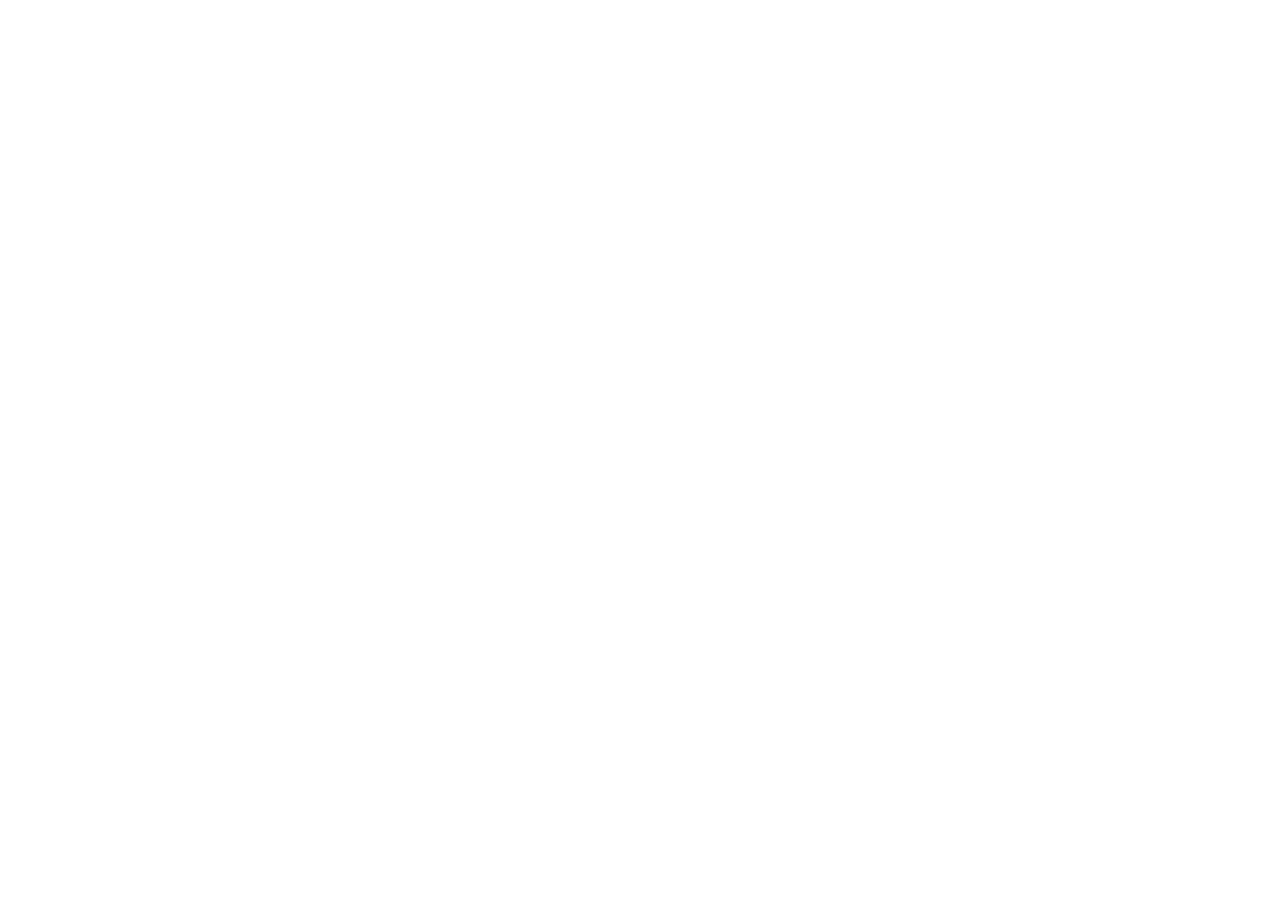
==== index.html @ 1df374cf "iniciando challeng" ====
<!DOCTYPE html>
<html lang="pt-br">
<head>
    <meta charset="UTF-8">
    <meta http-equiv="X-UA-Compatible" content="IE=edge">
    <meta name="viewport" content="width=device-width, initial-scale=1.0">
    <title>Document</title>
</head>
<body>
    
</body>
</html>
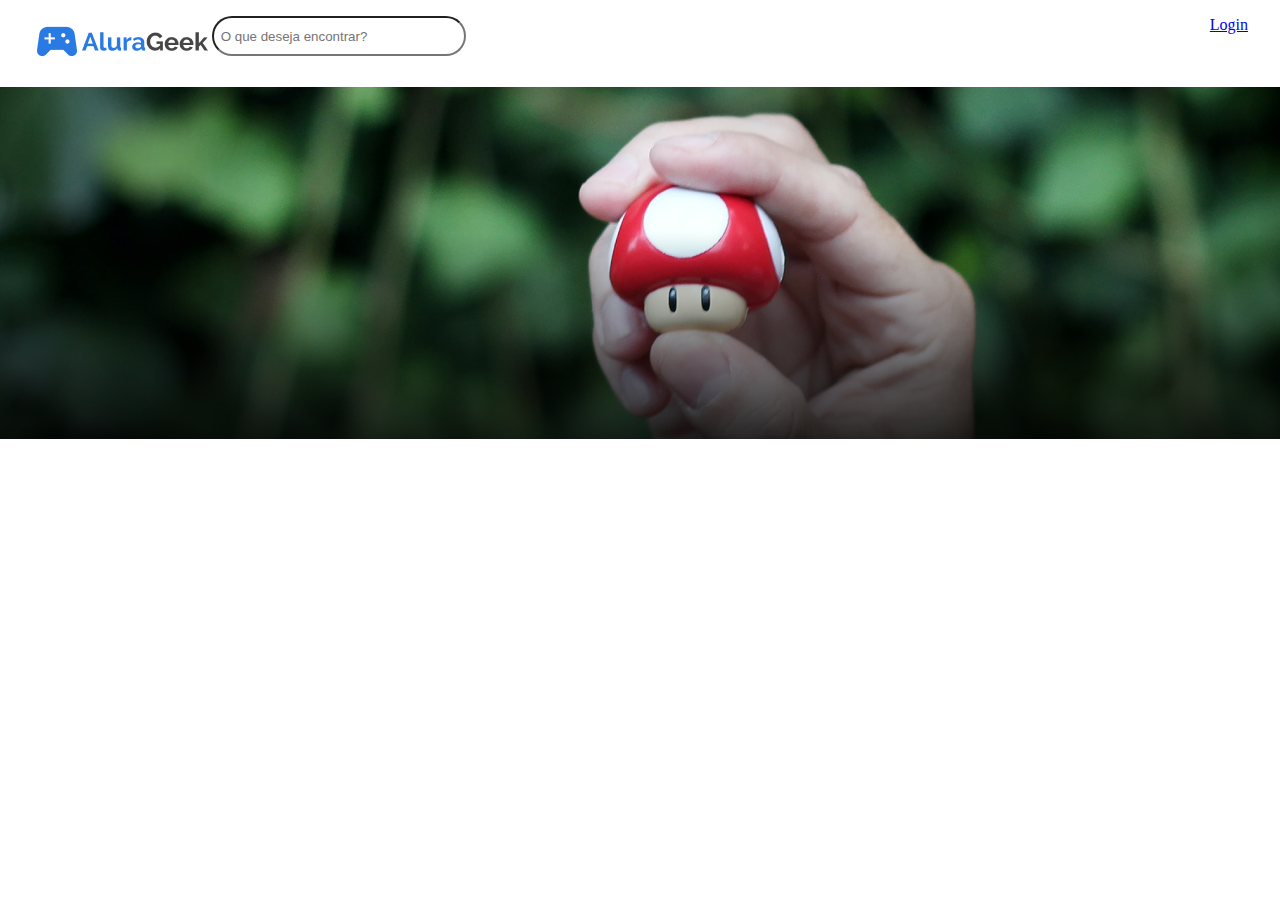
==== commit 55927ccd: "enviar" ====
--- a/index.html
+++ b/index.html
@@ -4,9 +4,20 @@
     <meta charset="UTF-8">
     <meta http-equiv="X-UA-Compatible" content="IE=edge">
     <meta name="viewport" content="width=device-width, initial-scale=1.0">
-    <title>Document</title>
+    <title>AluraGeek</title>
+    <link rel="stylesheet" href="./assets/css/style.css">
+    <link rel="stylesheet" href="./assets/css/navegacao/navegacao.css">
 </head>
 <body>
-    
+    <header>
+        <nav class="navegacao">
+            <div>
+                <img src="./assets/img/Logo.png" alt="" class="navegacao__logo">
+                <input type="search" class="navegacao__pesquisa" placeholder="O que deseja encontrar?">
+            </div>
+            <a href="#" class="navegacao__login">Login</a>
+        </nav>
+        <img src="./assets/img/banner-image.png" alt="">
+    </header>
 </body>
 </html>--- a/assets/css/style.css
+++ b/assets/css/style.css
@@ -0,0 +1,13 @@
+:root{
+    --background:#FFFFFF;
+    --links:#2A7AE4;
+    --texto:#464646;
+}
+*{
+    margin: 0;
+    padding: 0;
+}
+
+header{
+    height: 400px;
+}--- a/assets/css/navegacao/navegacao.css
+++ b/assets/css/navegacao/navegacao.css
@@ -0,0 +1,20 @@
+
+.navegacao{
+    display: flex;
+    flex-direction: row;
+    vertical-align: top;
+    justify-content: space-between;
+    padding: 1em 2em;
+}
+
+.navegacao__pesquisa{
+    vertical-align: top;
+    color: var(--background);
+    padding: 1em 5em;
+    padding-left: .5em;
+    height: 3em;
+    
+    border-radius:  2em;
+    
+    
+}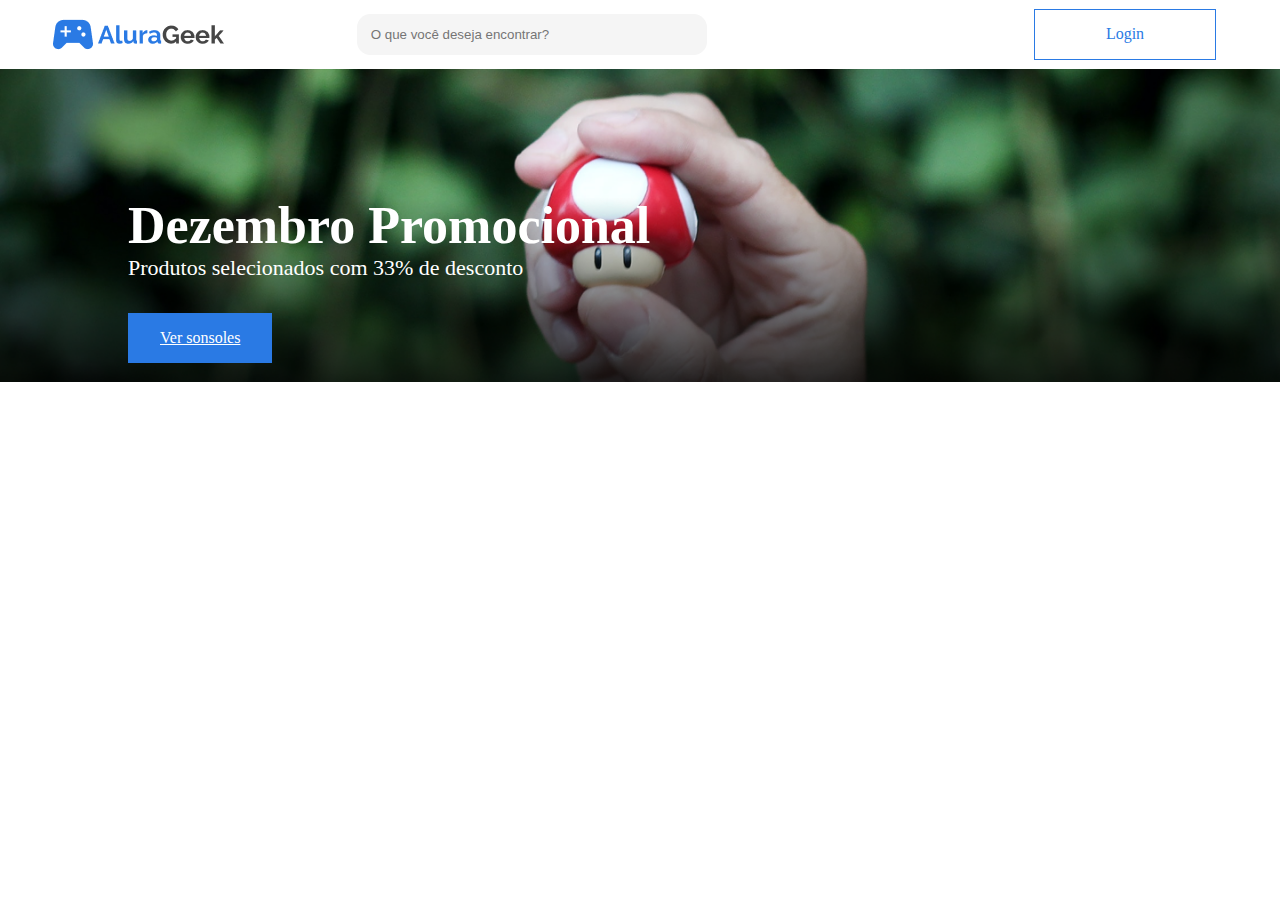
==== commit c373eb60: "terminando banner" ====
--- a/index.html
+++ b/index.html
@@ -9,15 +9,24 @@
     <link rel="stylesheet" href="./assets/css/navegacao/navegacao.css">
 </head>
 <body>
-    <header>
-        <nav class="navegacao">
-            <div>
-                <img src="./assets/img/Logo.png" alt="" class="navegacao__logo">
-                <input type="search" class="navegacao__pesquisa" placeholder="O que deseja encontrar?">
+    <section class="nav">
+        <div class="navegacao">
+            <div class="navegacao__logo-pesquisa">
+                <img src="./assets/img/Logo.png" alt="" class="navegacao__logo espacamento">
+                <input type="search" placeholder="O que você deseja encontrar?" class="navegacao__pesquisa espacamento">
             </div>
-            <a href="#" class="navegacao__login">Login</a>
-        </nav>
-        <img src="./assets/img/banner-image.png" alt="">
-    </header>
+            <a href="" class="navegacao__login">Login</a>
+        </div>
+    </section>
+    
+    <section class="banner__relativo">
+        <img src="./assets/img/banner-image.png" alt="" class="banner">
+        <div class="textos">
+            <h1 class="textos__principal">Dezembro Promocional</h1>
+            <p class="textos__detalhes">Produtos selecionados com 33% de desconto</p>
+            <a href="" class="console">Ver sonsoles</a>
+        </div>
+
+    </section>
 </body>
 </html>--- a/assets/css/style.css
+++ b/assets/css/style.css
@@ -2,6 +2,7 @@
     --background:#FFFFFF;
     --links:#2A7AE4;
     --texto:#464646;
+    --cinza:#F5F5F5;
 }
 *{
     margin: 0;
@@ -10,4 +11,35 @@
 
 header{
     height: 400px;
+}
+.banner{
+    width: 100%;
+}
+
+.textos__principal{
+    font-size: 52px;
+}
+
+.banner__relativo{
+    position: absolute;
+}
+.textos{
+    color: var(--background);
+    top: 40%;
+    left: 10%;
+    position: absolute;
+}
+
+.textos__detalhes{
+    font-size: 22px;
+}
+
+.console{
+    display:inline-block;
+    margin-top: 2em;
+    
+    padding: 1em 2em;
+    color: var(--background);
+    background-color: var(--links);
+    
 }--- a/assets/css/navegacao/navegacao.css
+++ b/assets/css/navegacao/navegacao.css
@@ -1,20 +1,45 @@
-
+.nav{
+    display: block;
+}
 .navegacao{
     display: flex;
-    flex-direction: row;
-    vertical-align: top;
+   
     justify-content: space-between;
-    padding: 1em 2em;
+    align-items: center;
+    flex-wrap: wrap;
+    height: 4.3em;
+ 
+}
+.navegacao__logo-pesquisa{
+    margin-left: 3em;
+    display: flex;
+    align-items: center;
+    flex-wrap: wrap;
 }
 
 .navegacao__pesquisa{
-    vertical-align: top;
-    color: var(--background);
-    padding: 1em 5em;
-    padding-left: .5em;
-    height: 3em;
-    
-    border-radius:  2em;
-    
-    
-}+    padding: 1em;
+    width: 350px;  
+    border-radius: 1em;
+    margin-left: 10em;
+    border: none;
+    background-color: var(--cinza);
+}
+
+.navegacao__login{
+    box-sizing: border-box;
+    margin-right: 4em ;
+    text-decoration: none;
+    border: 1px solid var(--links);
+    padding: 15px;
+    text-align: center;
+    width: 182px;
+    height: 51px;
+    color: var(--links);
+   
+}
+
+
+
+
+
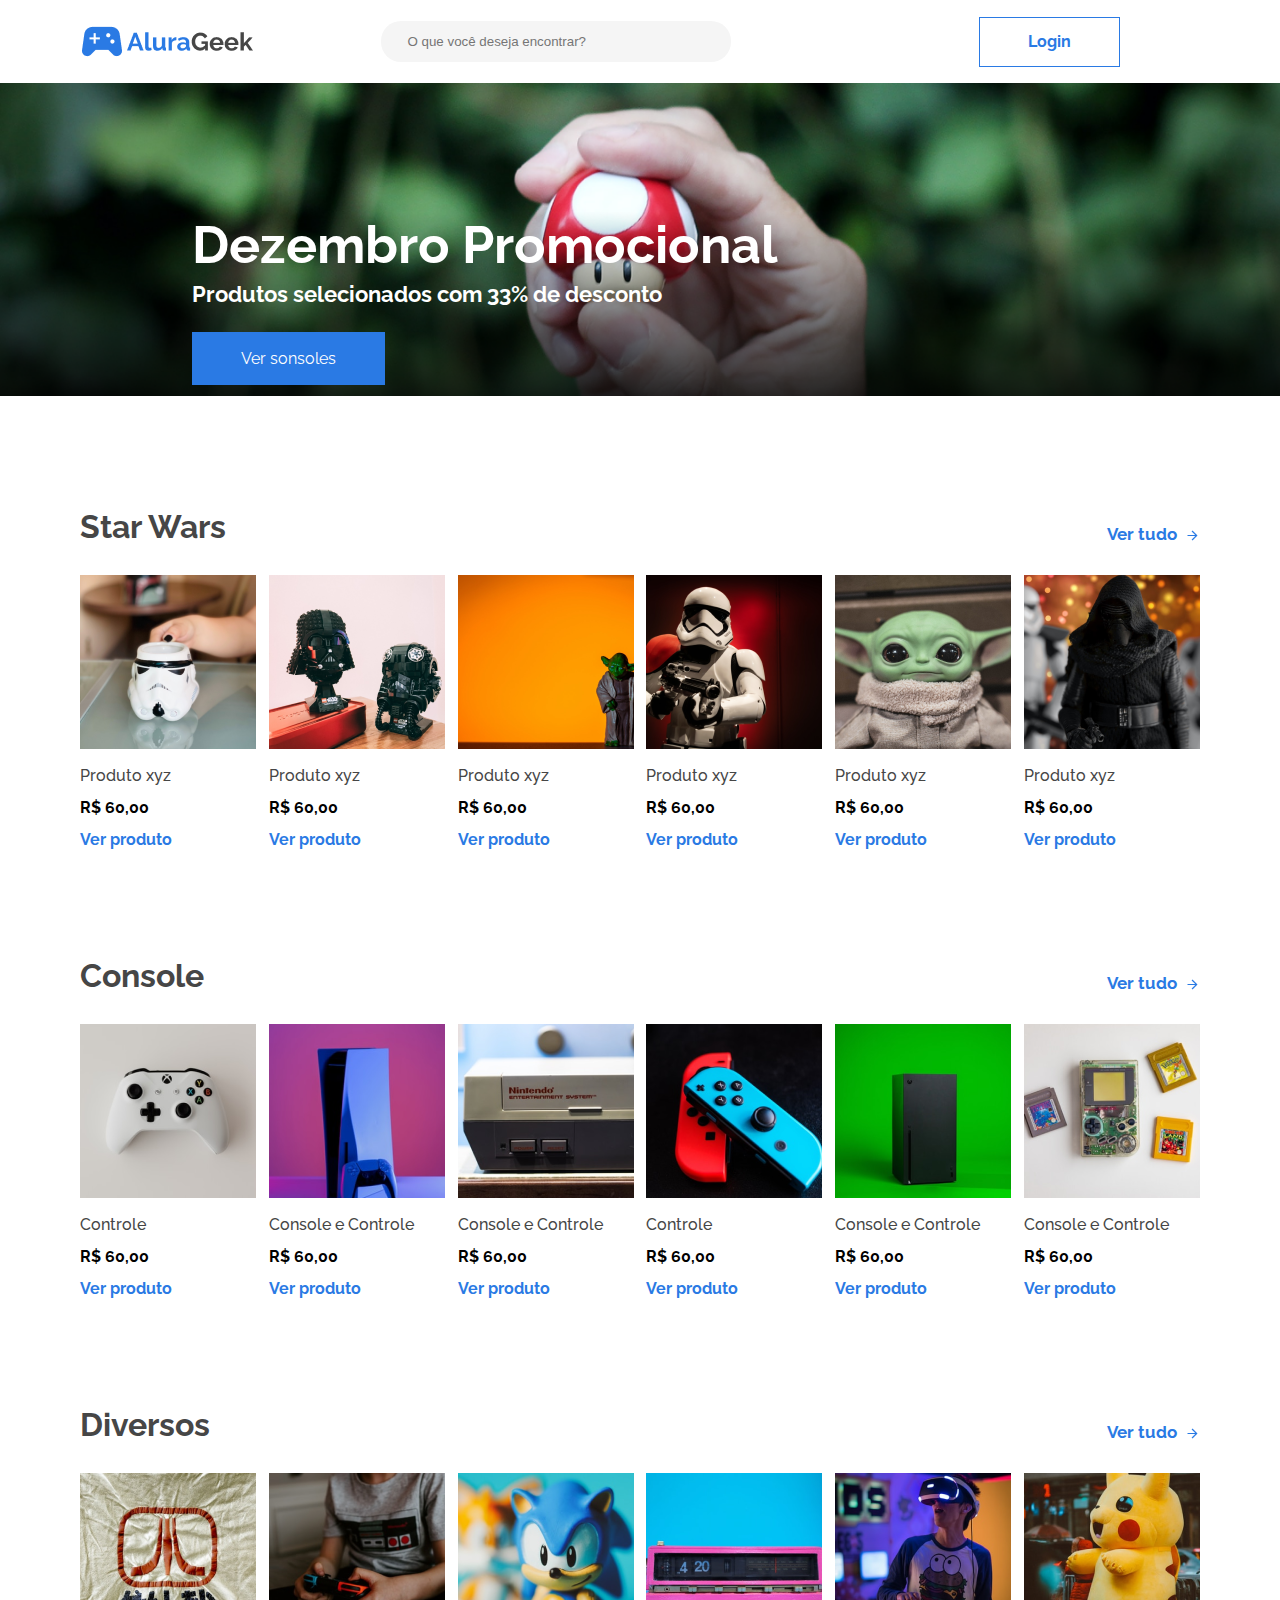
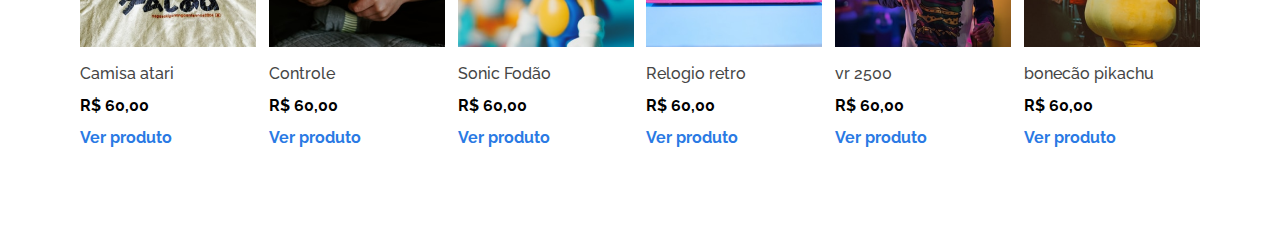
==== commit e1fbacf9: "área diversos completa" ====
--- a/index.html
+++ b/index.html
@@ -5,28 +5,170 @@
     <meta http-equiv="X-UA-Compatible" content="IE=edge">
     <meta name="viewport" content="width=device-width, initial-scale=1.0">
     <title>AluraGeek</title>
+    <link rel="preconnect" href="https://fonts.googleapis.com">
+    <link rel="preconnect" href="https://fonts.gstatic.com" crossorigin>
+    <link href="https://fonts.googleapis.com/css2?family=Raleway:ital,wght@0,700;1,400;1,500&display=swap" rel="stylesheet">
+    <link rel="stylesheet" href="./assets/css/reset.css">
     <link rel="stylesheet" href="./assets/css/style.css">
     <link rel="stylesheet" href="./assets/css/navegacao/navegacao.css">
+    <link rel="stylesheet" href="./assets/css/texto/texto.css">
+    <link rel="stylesheet" href="./assets/css/star/star.css">
+
 </head>
-<body>
-    <section class="nav">
-        <div class="navegacao">
+    <body>
+        <section class="navegacao">
             <div class="navegacao__logo-pesquisa">
-                <img src="./assets/img/Logo.png" alt="" class="navegacao__logo espacamento">
-                <input type="search" placeholder="O que você deseja encontrar?" class="navegacao__pesquisa espacamento">
+                <img src="./assets/img/Logo.png" alt="" class="navegacao__logo">
+                <div class="navegacao__pesquisa">
+                    <input type="text" placeholder="O que você deseja encontrar?" class="navegacao__pesquisa-texto">
+                    <img src="./aProduto xyzssets/img/Icone-lupa.png" alt="">
+                </div>
             </div>
             <a href="" class="navegacao__login">Login</a>
-        </div>
-    </section>
-    
-    <section class="banner__relativo">
-        <img src="./assets/img/banner-image.png" alt="" class="banner">
-        <div class="textos">
-            <h1 class="textos__principal">Dezembro Promocional</h1>
-            <p class="textos__detalhes">Produtos selecionados com 33% de desconto</p>
-            <a href="" class="console">Ver sonsoles</a>
-        </div>
-
-    </section>
-</body>
+        </section>
+        
+        <section class="banner">
+            <img src="./assets/img/banner-image.png" alt="homem segurando cogumelo" class="banner-imagem">
+            <div class="texto">
+                <h1 class="textos__principal">Dezembro Promocional</h1>
+                <p class="textos__detalhes">Produtos selecionados com 33% de desconto</p>
+                <a href="" class="navegacao__login console">Ver sonsoles</a>
+            </div>
+        </section>
+        <section class="produtos">
+            <div class="produtos__titulo">
+                <h2>Star Wars</h2>
+                <div >
+                    <p class="produtos__ver-tudo">Ver tudo <img src="./assets/img/seta.png" alt="" class="produtos__seta"></p>
+                    
+                </div>
+            </div>
+            <div class="item">
+                <img src="./assets/img/star wars/xicara_clone-branco(1.png" alt="" class="produtos__imagem">
+                <p class="produtos__texto">Produto xyz</p>
+                <p class="produtos__valor">R$ 60,00</p>
+                <a href="" class="produtos__link">Ver produto</a>
+            </div>
+            <div class="item">
+                <img src="./assets/img/star wars/darth_vader-lego(2).png" alt="" class="star__imagem">
+                <p class="produtos__texto">Produto xyz</p>
+                <p class="produtos__valor">R$ 60,00</p>
+                <a href="" class="produtos__link">Ver produto</a>
+            </div>
+            <div class="item">
+                <img src="./assets/img/star wars/ioda-laranja(3).png" alt="" class="produtos__imagem">
+                <p class="produtos__texto">Produto xyz</p>
+                <p class="produtos__valor">R$ 60,00</p>
+                <a href="" class="produtos__link">Ver produto</a>
+            </div>
+            <div class="item">
+                <img src="./assets/img/star wars/clone-boneco(4).png" alt="" class="produtos__imagem">
+                <p class="produtos__texto">Produto xyz</p>
+                <p class="produtos__valor">R$ 60,00</p>
+                <a href="" class="produtos__link">Ver produto</a>
+            </div>
+            <div class="item">
+                <img src="./assets/img/star wars/ioda_bb(5).png" alt="" class="produtos__imagem">
+                <p class="produtos__texto">Produto xyz</p>
+                <p class="produtos__valor">R$ 60,00</p>
+                <a href="" class="produtos__link">Ver produto</a>
+            </div>
+            <div class="item">
+                <img src="./assets/img/star wars/darth_vader-boneco(6).png  " alt="" class="produtos__imagem">
+                <p class="produtos__texto">Produto xyz</p>
+                <p class="produtos__valor">R$ 60,00</p>
+                <a href="" class="produtos__link">Ver produto</a>
+            </div>
+        </section>
+        <section class="produtos">
+            <div class="produtos__titulo">
+                <h2>Console</h2>
+                <div >
+                    <p class="produtos__ver-tudo">Ver tudo <img src="./assets/img/seta.png" alt="" class="produtos__seta"></p>
+                    
+                </div>
+            </div>
+            <div class="item">
+                <img src="./assets/img/console/controlexbox.png" alt="" class="produtos__imagem">
+                <p class="produtos__texto">Controle</p>
+                <p class="produtos__valor">R$ 60,00</p>
+                <a href="" class="produtos__link">Ver produto</a>
+            </div>
+            <div class="item">
+                <img src="./assets/img/console/consoleps5.png" alt="" class="produtos__imagem">
+                <p class="produtos__texto">Console e Controle</p>
+                <p class="produtos__valor">R$ 60,00</p>
+                <a href="" class="produtos__link">Ver produto</a>
+            </div>
+            <div class="item">
+                <img src="assets/img/console/console-nitendo(3).png" alt="" class="produtos__imagem">
+                <p class="produtos__texto">Console e Controle</p>
+                <p class="produtos__valor">R$ 60,00</p>
+                <a href="" class="produtos__link">Ver produto</a>
+            </div>
+            <div class="item">
+                <img src="assets/img/console/controle-nitendo-io(4).png" alt="" class="produtos__imagem">
+                <p class="produtos__texto">Controle</p>
+                <p class="produtos__valor">R$ 60,00</p>
+                <a href="" class="produtos__link">Ver produto</a>
+            </div>
+            <div class="item">
+                <img src="./assets/img/console/consoleXbox(5).png" alt="" class="produtos__imagem">
+                <p class="produtos__texto">Console e Controle</p>
+                <p class="produtos__valor">R$ 60,00</p>
+                <a href="" class="produtos__link">Ver produto</a>
+            </div>
+            <div class="item">
+                <img src="./assets/img/console/jogo_ardaide.png" alt="" class="produtos__imagem">
+                <p class="produtos__texto">Console e Controle</p>
+                <p class="produtos__valor">R$ 60,00</p>
+                <a href="" class="produtos__link">Ver produto</a>
+            </div>
+        </section>
+        <section class="produtos">
+            <div class="produtos__titulo">
+                <h2>Diversos</h2>
+                <div >
+                    <p class="produtos__ver-tudo">Ver tudo <img src="./assets/img/seta.png" alt="" class="produtos__seta"></p>
+                    
+                </div>
+            </div>
+            <div class="item">
+                <img src="./assets/img/diversos/camisa-atari.png" alt="" class="produtos__imagem">
+                <p class="produtos__texto">Camisa atari</p>
+                <p class="produtos__valor">R$ 60,00</p>
+                <a href="" class="produtos__link">Ver produto</a>
+            </div>
+            <div class="item">
+                <img src="./assets/img/diversos/crianca-com-controle(2).png" alt="" class="produtos__imagem">
+                <p class="produtos__texto">Controle</p>
+                <p class="produtos__valor">R$ 60,00</p>
+                <a href="" class="produtos__link">Ver produto</a>
+            </div>
+            <div class="item">
+                <img src="./assets/img/diversos/boneco-sonic(3).png" alt="" class="produtos__imagem">
+                <p class="produtos__texto">Sonic Fodão</p>
+                <p class="produtos__valor">R$ 60,00</p>
+                <a href="" class="produtos__link">Ver produto</a>
+            </div>
+            <div class="item">
+                <img src="./assets/img/diversos/relogio-antigo(4).png" alt="" class="produtos__imagem">
+                <p class="produtos__texto">Relogio retro</p>
+                <p class="produtos__valor">R$ 60,00</p>
+                <a href="" class="produtos__link">Ver produto</a>
+            </div>
+            <div class="item">
+                <img src="./assets/img/diversos/garoto-vr.png" alt="" class="produtos__imagem">
+                <p class="produtos__texto">vr 2500</p>
+                <p class="produtos__valor">R$ 60,00</p>
+                <a href="" class="produtos__link">Ver produto</a>
+            </div>
+            <div class="item">
+                <img src="./assets/img/diversos/pikachu-bonecao.png" alt="" class="produtos__imagem">
+                <p class="produtos__texto">bonecão pikachu</p>
+                <p class="produtos__valor">R$ 60,00</p>
+                <a href="" class="produtos__link">Ver produto</a>
+            </div>
+        </section>
+    </body>
 </html>--- a/assets/css/style.css
+++ b/assets/css/style.css
@@ -1,45 +1,14 @@
 :root{
     --background:#FFFFFF;
     --links:#2A7AE4;
-    --texto:#464646;
+    --textos:#464646;
     --cinza:#F5F5F5;
+    --texto:"raleway";
 }
-*{
-    margin: 0;
-    padding: 0;
+body{
+    font-family: var(--texto);
+    font-weight: 700;
 }
-
-header{
-    height: 400px;
-}
-.banner{
+.banner-imagem{
     width: 100%;
-}
-
-.textos__principal{
-    font-size: 52px;
-}
-
-.banner__relativo{
-    position: absolute;
-}
-.textos{
-    color: var(--background);
-    top: 40%;
-    left: 10%;
-    position: absolute;
-}
-
-.textos__detalhes{
-    font-size: 22px;
-}
-
-.console{
-    display:inline-block;
-    margin-top: 2em;
-    
-    padding: 1em 2em;
-    color: var(--background);
-    background-color: var(--links);
-    
 }--- a/assets/css/navegacao/navegacao.css
+++ b/assets/css/navegacao/navegacao.css
@@ -1,45 +1,43 @@
-.nav{
-    display: block;
-}
 .navegacao{
     display: flex;
-   
     justify-content: space-between;
+    max-width: 100%;
+    margin: 1em 6%;
+    margin-right: 10em;
     align-items: center;
     flex-wrap: wrap;
-    height: 4.3em;
- 
+    
 }
+
 .navegacao__logo-pesquisa{
-    margin-left: 3em;
     display: flex;
     align-items: center;
     flex-wrap: wrap;
 }
 
 .navegacao__pesquisa{
-    padding: 1em;
-    width: 350px;  
-    border-radius: 1em;
-    margin-left: 10em;
+    display: flex;
+    align-items: center;
+    margin-left: 8em;
+    background-color: var(--cinza);
+    border-radius: 20px;
+    width: 350px;
+}
+.navegacao__pesquisa-texto{
+    
+    align-items: center;
+    float: left;
+    background-color: transparent;
+    padding: 1em 2em;
     border: none;
-    background-color: var(--cinza);
+    width: 260px;
+
 }
 
 .navegacao__login{
-    box-sizing: border-box;
-    margin-right: 4em ;
+    color: var(--links);
+    list-style-type: none;
     text-decoration: none;
+    padding: 1em 3em;
     border: 1px solid var(--links);
-    padding: 15px;
-    text-align: center;
-    width: 182px;
-    height: 51px;
-    color: var(--links);
-   
 }
-
-
-
-
-
--- a/assets/css/texto/texto.css
+++ b/assets/css/texto/texto.css
@@ -0,0 +1,30 @@
+.banner{
+    position: relative;
+}
+.texto{
+    position: absolute;
+    top: 43%;
+    left: 15%;
+    font-family: var(--texto);
+    color: var(--background);
+    font-weight: 700;
+    font-style: normal;
+    
+}
+.textos__principal{
+    font-size: 52px;
+    margin-bottom: .2em;
+}
+.textos__detalhes{
+    font-size: 22px;
+    line-height: 26px;
+    margin-bottom: 2em ;
+}
+.console{
+    
+    font-size: 1em;
+    font-weight: 400;
+    color: var(--background);
+    background-color: var(--links);
+}
+
--- a/assets/css/star/star.css
+++ b/assets/css/star/star.css
@@ -0,0 +1,48 @@
+.produtos{
+    display: flex;
+    flex-direction: row;
+    margin: 5em;
+    justify-content: space-between;
+    flex-wrap: wrap;
+}
+
+.produtos__titulo{
+    display: flex;
+    justify-content: space-between;
+    width: 100%;
+    margin: 1em 0;
+    font-size: 32px;
+    color: #464646;
+    align-items: flex-end;
+}
+
+.produtos__texto{
+    margin: 1em 0;
+    font-size: 16px;
+    font-weight: 500;
+   font-style: normal ;
+    color: var(--textos);
+}
+
+.produtos__valor{
+    margin: 1em 0;
+}
+
+.produtos__link{
+    text-decoration: none;
+    color: var(--links);
+
+}
+
+.produtos__ver-tudo{
+    display: flex;
+    align-items: flex-end;
+    font-size: 17px;
+    color: var(--links);
+
+}
+.produtos__seta{
+    margin-left: .5em;
+    width: 15px;
+    height: 15px;
+}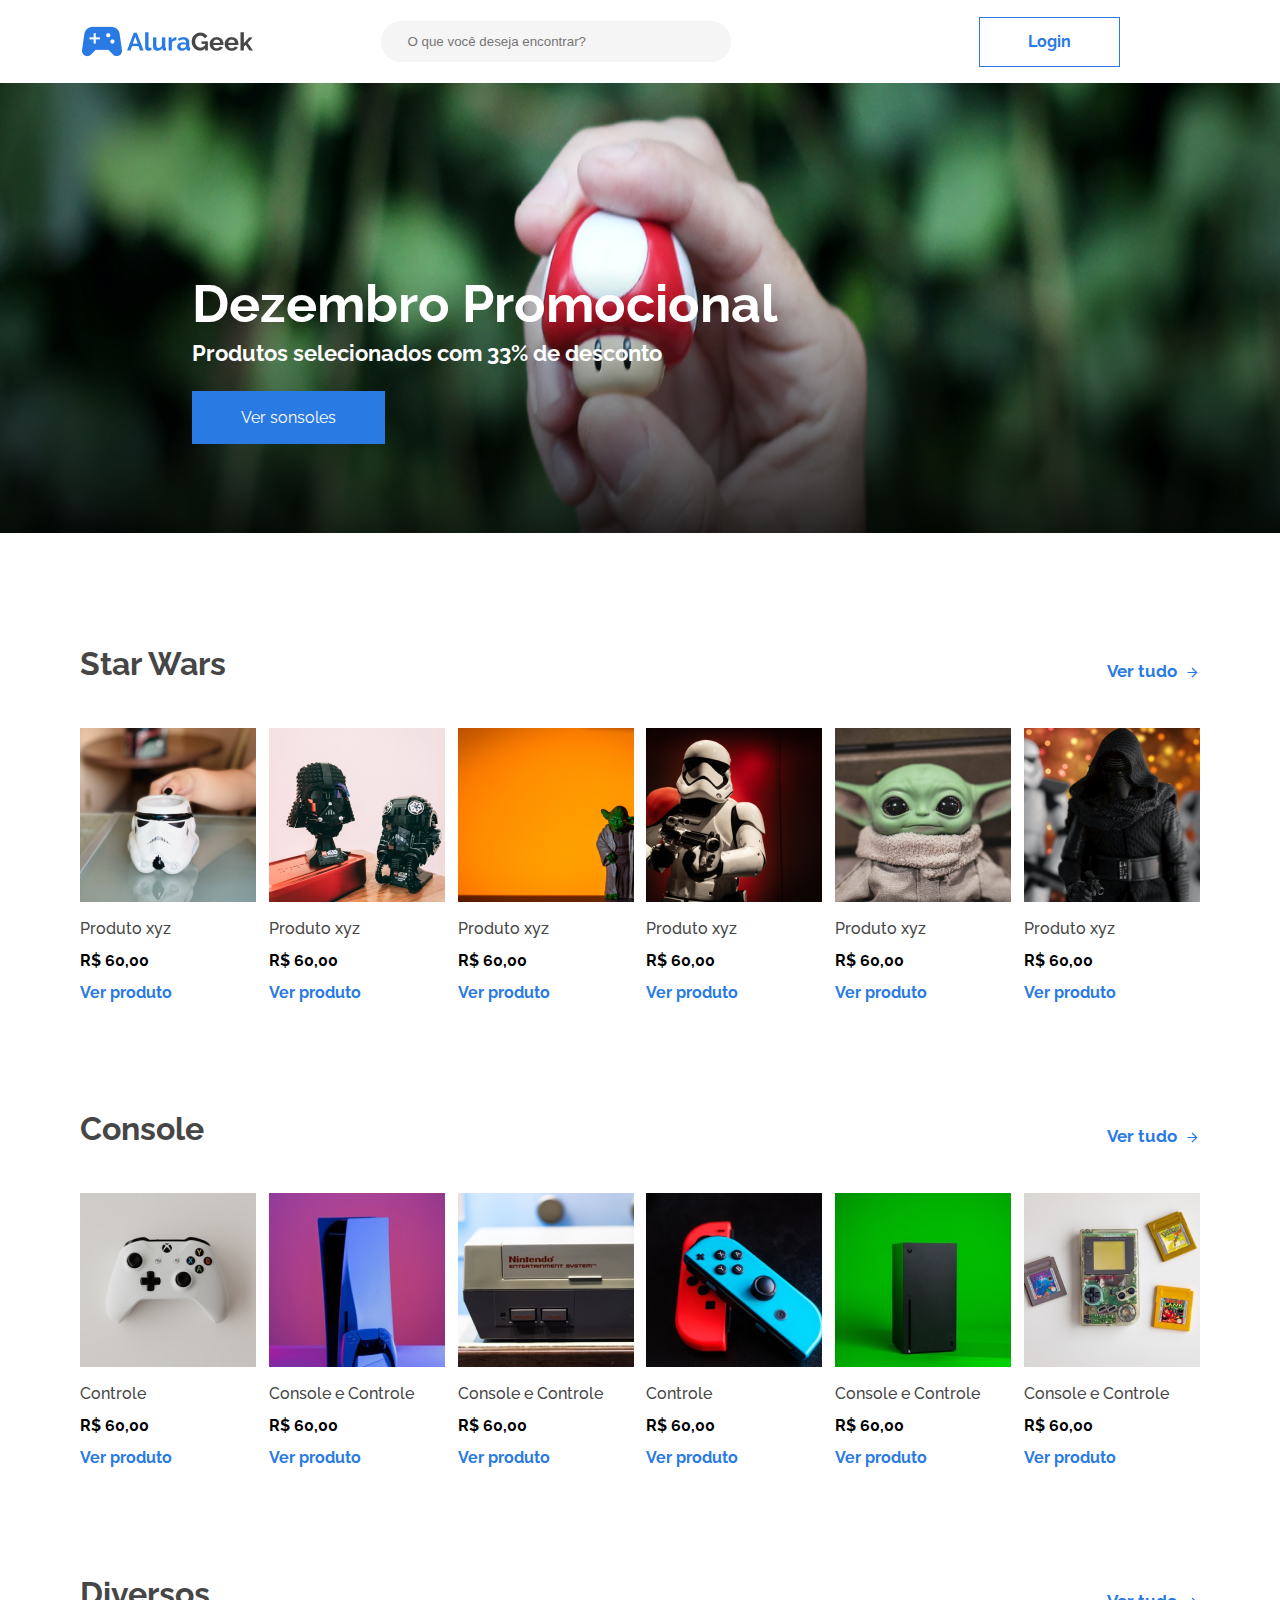
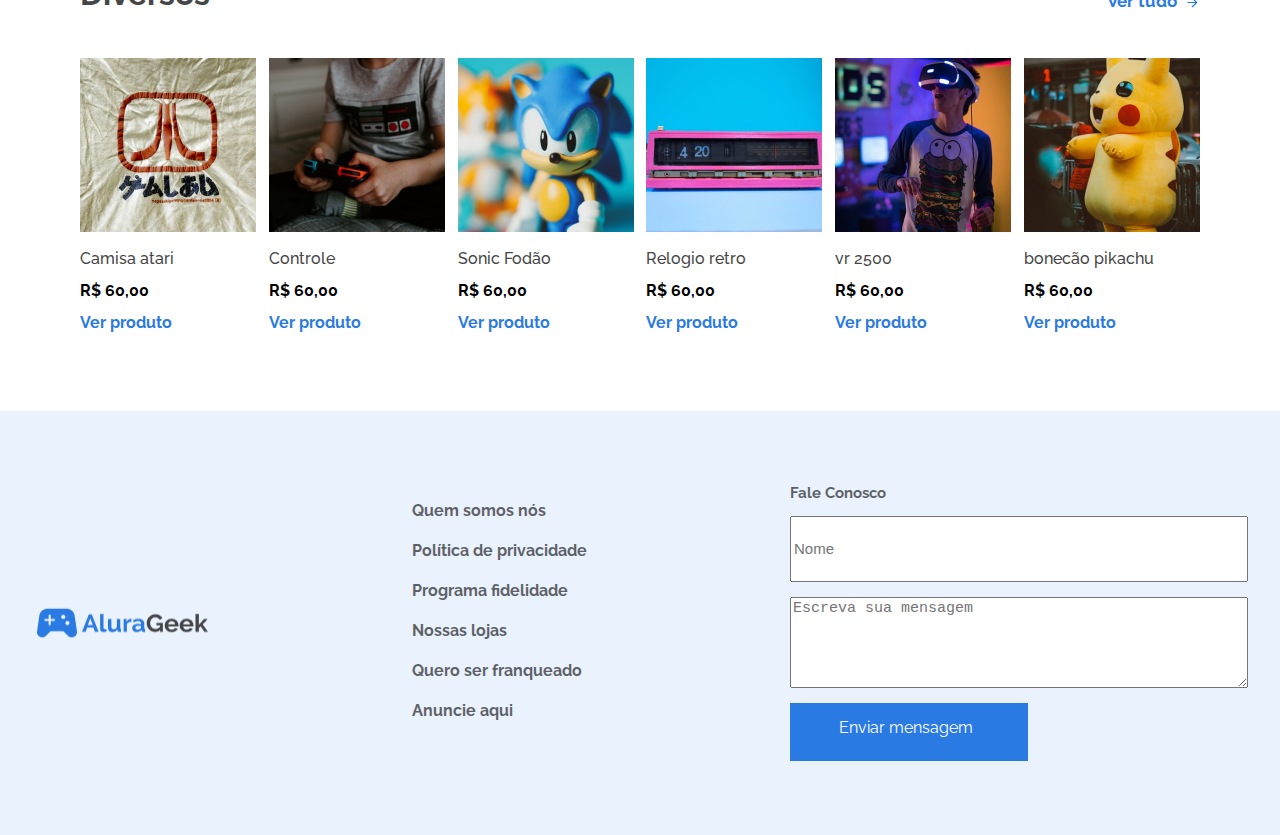
==== commit 4f0a3440: "finalizando rodapé" ====
--- a/index.html
+++ b/index.html
@@ -13,6 +13,7 @@
     <link rel="stylesheet" href="./assets/css/navegacao/navegacao.css">
     <link rel="stylesheet" href="./assets/css/texto/texto.css">
     <link rel="stylesheet" href="./assets/css/star/star.css">
+    <link rel="stylesheet" href="./assets/css/footer.css">
 
 </head>
     <body>
@@ -170,5 +171,25 @@
                 <a href="" class="produtos__link">Ver produto</a>
             </div>
         </section>
+        <section class="footer">
+            <img src="./assets/img/Logo.png" alt="" class="footer__logo">
+            <div class="footer__quem-somos">
+                <ul class="footer__listas-link">
+                    <li class="footer__link"><a href="" class="footer__link-texto">Quem somos nós</a></li>
+                    <li class="footer__link"><a href="" class="footer__link-texto">Política de privacidade</a></li>
+                    <li class="footer__link"><a href="" class="footer__link-texto">Programa fidelidade</a></li>
+                    <li class="footer__link"><a href="" class="footer__link-texto">Nossas lojas</a></li>
+                    <li class="footer__link"><a href="" class="footer__link-texto">Quero ser franqueado</a></li>
+                    <li class="footer__link"><a href="" class="footer__link-texto">Anuncie aqui</a></li>
+                    
+                </ul>
+            </div>
+            <form action="" class="form">
+                <span class="fale-conosco espacamento">Fale Conosco</span>
+                <input type="text" placeholder="Nome" class="forms__nome espacamento">
+                <textarea name="" id="" cols="30" rows="5" placeholder="Escreva sua mensagem" class="forms__texto espacamento"></textarea>
+                <a class="navegacao__login console forms__botao">Enviar mensagem</a>
+            </form>
+        </section>
     </body>
 </html>--- a/assets/css/style.css
+++ b/assets/css/style.css
@@ -3,6 +3,7 @@
     --links:#2A7AE4;
     --textos:#464646;
     --cinza:#F5F5F5;
+    --background-footer:#EAF2FD;
     --texto:"raleway";
 }
 body{
@@ -11,4 +12,5 @@
 }
 .banner-imagem{
     width: 100%;
+    height: 50vh;
 }--- a/assets/css/star/star.css
+++ b/assets/css/star/star.css
@@ -14,6 +14,9 @@
     font-size: 32px;
     color: #464646;
     align-items: flex-end;
+}
+.item{
+    margin-top: 1em;
 }
 
 .produtos__texto{
--- a/assets/css/footer.css
+++ b/assets/css/footer.css
@@ -0,0 +1,61 @@
+.footer{
+    background-color: var(--background-footer);
+    display: flex;
+    flex-direction: row;
+    justify-content: space-between;
+    padding: 2em;
+    height: 40vh;
+    align-items: center;
+    
+}
+
+.footer__logo{
+    width: 176px;
+    height: 50px;
+    align-items: flex-start;
+}
+
+.footer__link{
+    margin: 1.5em;
+    margin-top: 0;
+}
+
+.footer__link-texto{
+    color: var(--texto);
+    opacity: .6;
+    text-decoration: none;
+    
+}
+
+.form{
+    
+    display: flex;
+    flex-direction: column;
+    
+}
+
+.espacamento{
+    margin-bottom: 1em;
+    font-size: 15px;
+    
+}
+
+.forms__nome{
+    width: 450px;
+    height: 60px;
+    
+    
+}
+
+.fale-conosco{
+    color: var(--texto);
+    opacity: .6;
+    
+
+}
+
+.forms__botao{
+    width: 140px;
+    height: 1.5em;
+    align-items: center;
+}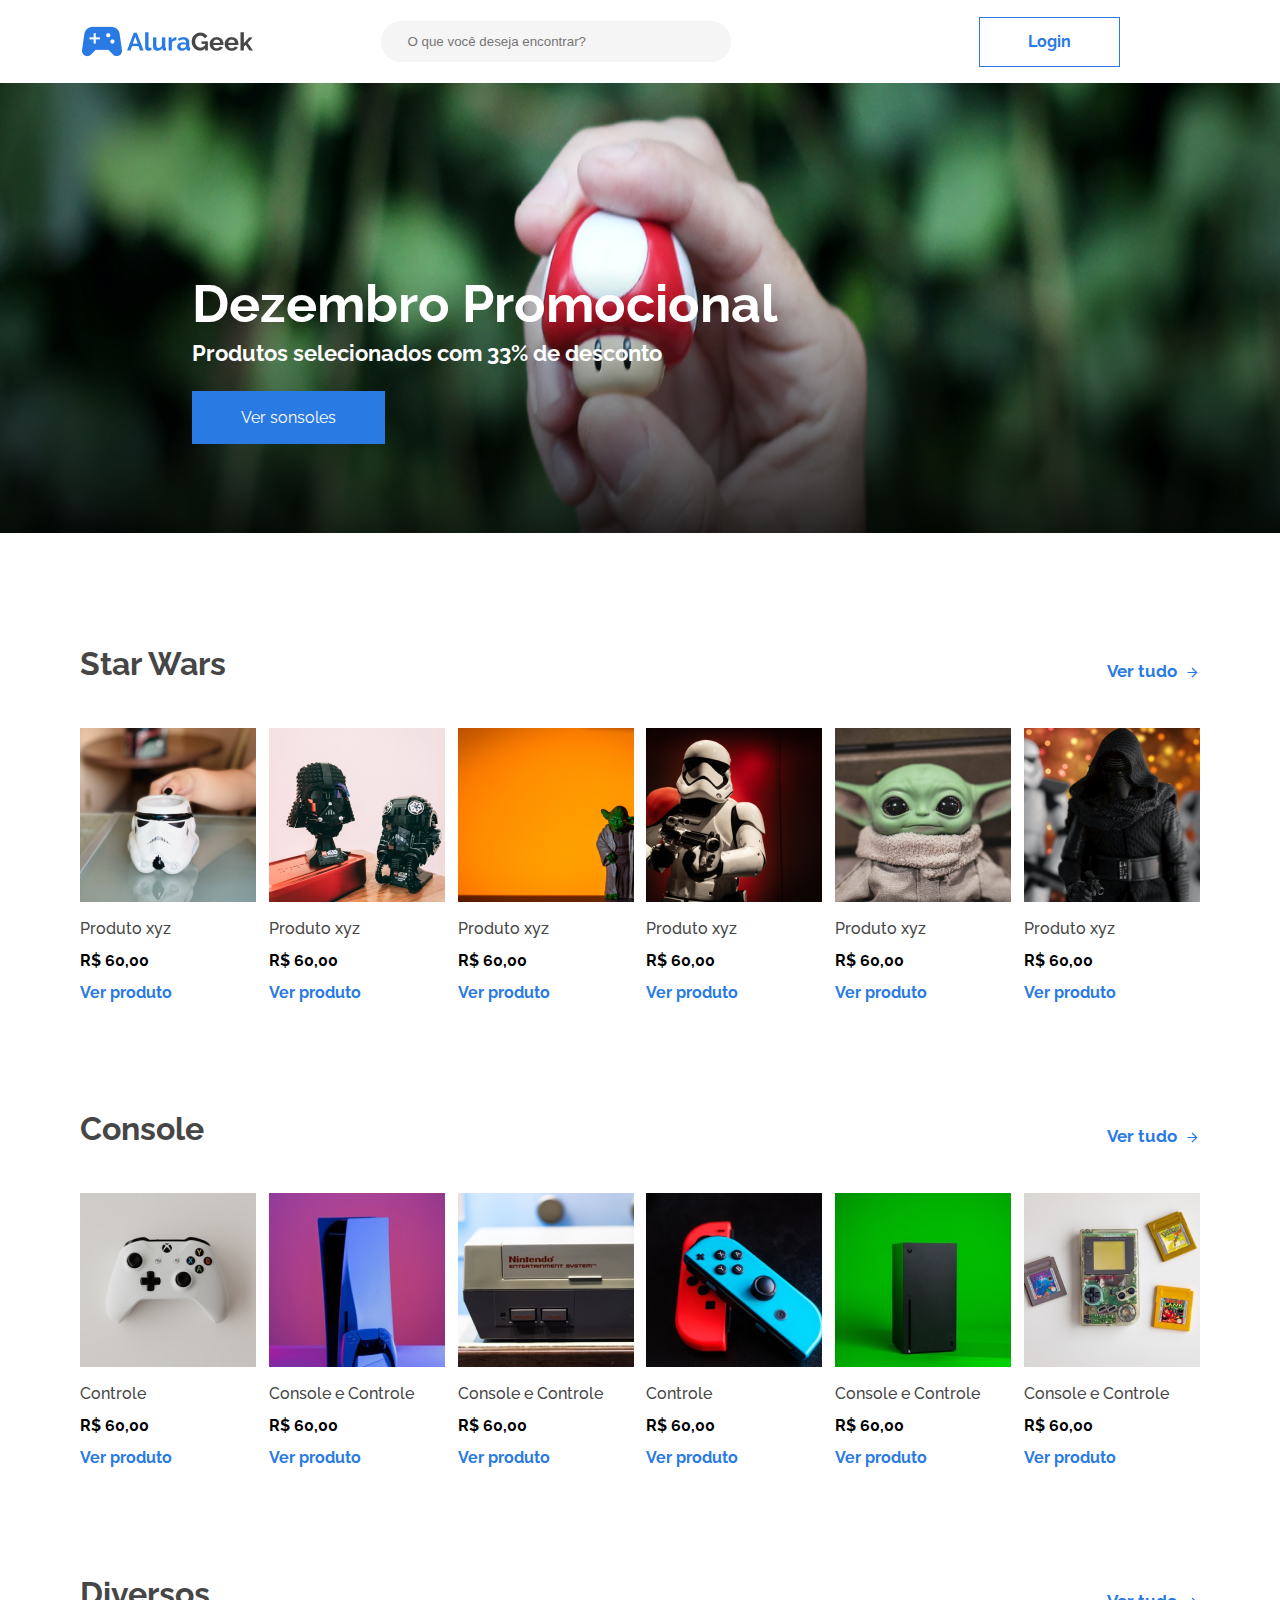
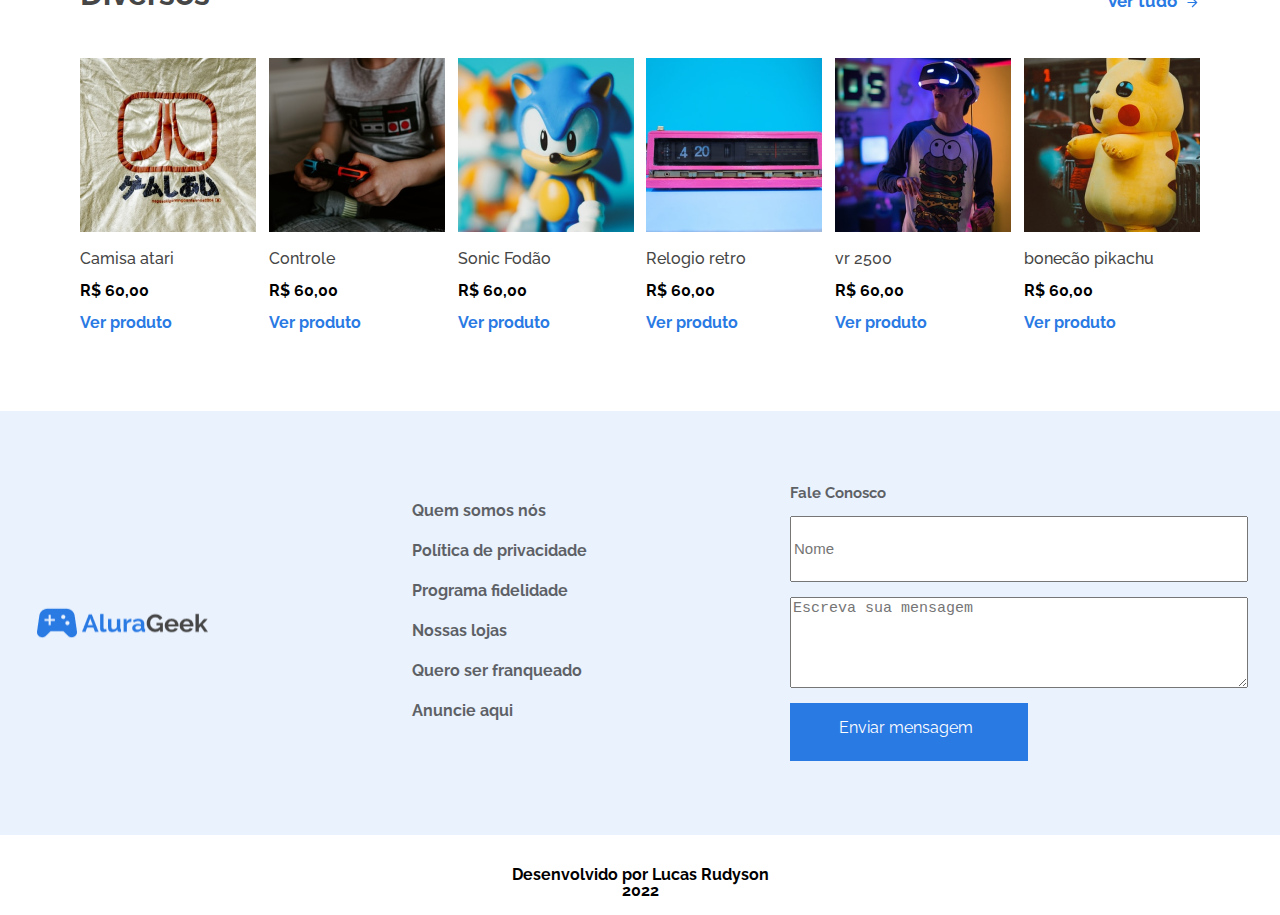
==== commit 2770c21e: "finalizando rodapé" ====
--- a/index.html
+++ b/index.html
@@ -14,6 +14,7 @@
     <link rel="stylesheet" href="./assets/css/texto/texto.css">
     <link rel="stylesheet" href="./assets/css/star/star.css">
     <link rel="stylesheet" href="./assets/css/footer.css">
+    <link rel="stylesheet" href="./assets/css/desenvolvedor.css">
 
 </head>
     <body>
@@ -191,5 +192,9 @@
                 <a class="navegacao__login console forms__botao">Enviar mensagem</a>
             </form>
         </section>
+        <section class="desenvolvedor">
+            <p>Desenvolvido por Lucas Rudyson</p>
+            <p>2022</p>
+        </section>
     </body>
 </html>--- a/assets/css/footer.css
+++ b/assets/css/footer.css
@@ -58,4 +58,5 @@
     width: 140px;
     height: 1.5em;
     align-items: center;
-}+}
+
--- a/assets/css/desenvolvedor.css
+++ b/assets/css/desenvolvedor.css
@@ -0,0 +1,7 @@
+.desenvolvedor{
+    margin: 2em;
+    margin-bottom: 1em;
+    text-align: center;
+    color: var(--texto);
+    font-size: 1em;
+}